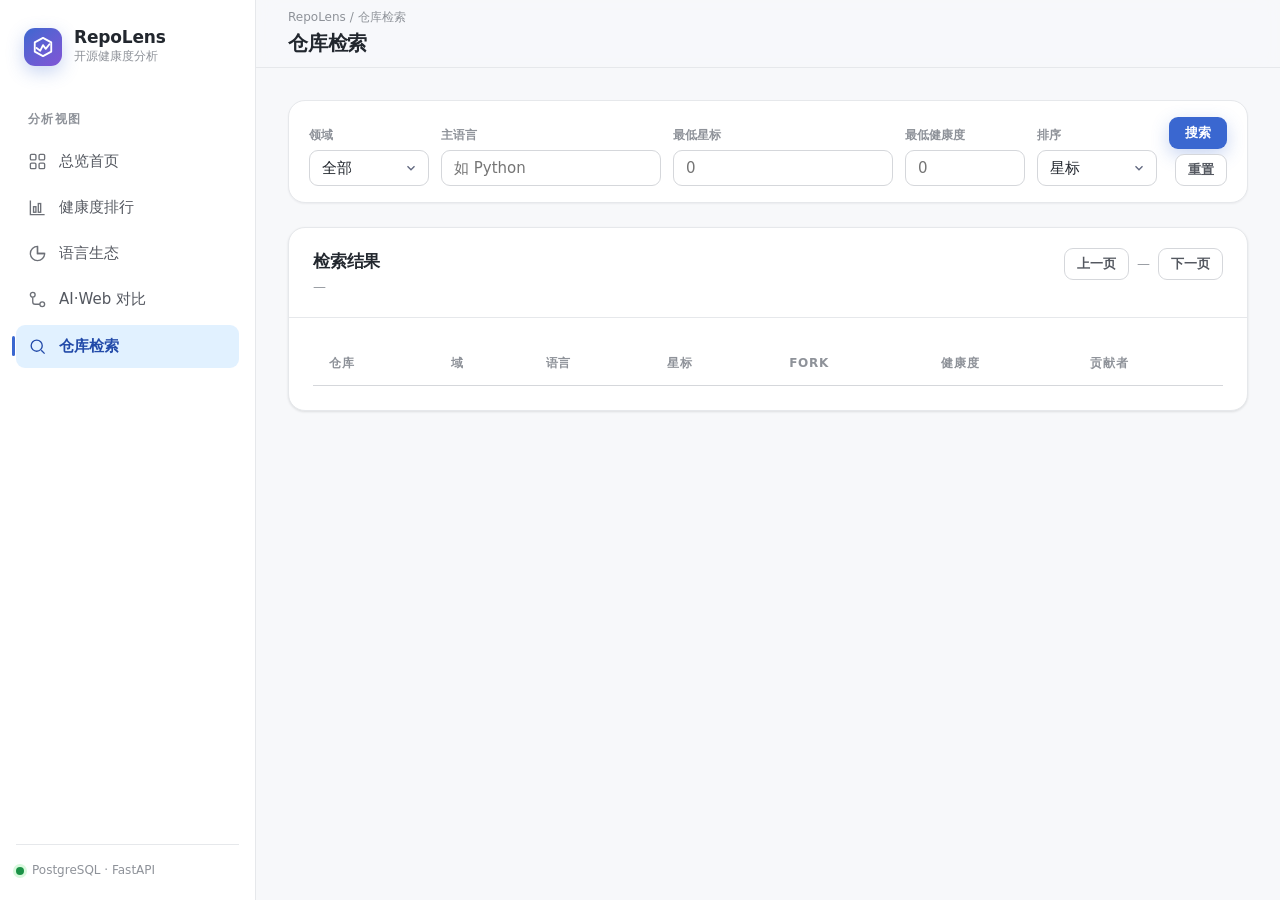
==== search.html @ fa1c3734 "static site snapshot for defense" ====
<!DOCTYPE html>
<html lang="zh-CN">
<head>
  <meta charset="UTF-8">
  <meta name="viewport" content="width=device-width, initial-scale=1.0">
  <title>仓库检索 · RepoLens</title>
  <link rel="stylesheet" href="./css/styles.css">
</head>
<body data-page="search">
  <div class="app">
    <aside class="sidebar">
      <div class="brand">
        <div class="brand__mark"><svg width="22" height="22" viewBox="0 0 24 24" fill="none" stroke="currentColor" stroke-width="2" stroke-linecap="round" stroke-linejoin="round"><path d="M12 2 21 7v10l-9 5-9-5V7z"/><path d="M5 13l4 3 3-6 3 4 4-5"/></svg></div>
        <div><div class="brand__name">RepoLens</div><div class="brand__sub">开源健康度分析</div></div>
      </div>
      <nav class="nav">
        <div class="nav__label">分析视图</div>
        <a class="nav__item" data-page="overview" href="index.html"><svg viewBox="0 0 24 24" fill="none" stroke="currentColor" stroke-width="1.7"><rect x="3" y="3" width="7" height="7" rx="1.5"/><rect x="14" y="3" width="7" height="7" rx="1.5"/><rect x="3" y="14" width="7" height="7" rx="1.5"/><rect x="14" y="14" width="7" height="7" rx="1.5"/></svg>总览首页</a>
        <a class="nav__item" data-page="ranking" href="ranking.html"><svg viewBox="0 0 24 24" fill="none" stroke="currentColor" stroke-width="1.7"><path d="M3 3v18h18"/><rect x="7" y="11" width="3" height="7"/><rect x="13" y="7" width="3" height="11"/></svg>健康度排行</a>
        <a class="nav__item" data-page="languages" href="languages.html"><svg viewBox="0 0 24 24" fill="none" stroke="currentColor" stroke-width="1.7"><path d="M12 3a9 9 0 1 0 9 9h-9z"/><path d="M12 3v9h9"/></svg>语言生态</a>
        <a class="nav__item" data-page="compare" href="compare.html"><svg viewBox="0 0 24 24" fill="none" stroke="currentColor" stroke-width="1.7"><circle cx="6" cy="6" r="3"/><circle cx="18" cy="18" r="3"/><path d="M6 9v6a3 3 0 0 0 3 3h6"/></svg>AI·Web 对比</a>
        <a class="nav__item is-active" data-page="search" href="search.html"><svg viewBox="0 0 24 24" fill="none" stroke="currentColor" stroke-width="1.7"><circle cx="11" cy="11" r="7"/><path d="m21 21-4.3-4.3"/></svg>仓库检索</a>
      </nav>
      <div class="sidebar__foot"><div class="sidebar__meta"><span class="dot"></span> PostgreSQL · FastAPI</div></div>
    </aside>
    <div class="scrim"></div>
    <div class="main">
      <header class="topbar">
        <button class="menu-btn" aria-label="菜单"><svg viewBox="0 0 24 24" width="20" height="20" fill="none" stroke="currentColor" stroke-width="2" stroke-linecap="round"><path d="M4 6h16M4 12h16M4 18h16"/></svg></button>
        <div class="topbar__title"><span class="topbar__crumb">RepoLens / 仓库检索</span><h1 class="topbar__h1">仓库检索</h1></div>
        <div class="topbar__spacer"></div>
        <div class="topbar__actions"></div>
      </header>
      <main class="content">
<div class="filters mb-6">
  <div class="field"><label>领域</label><select class="select" id="fDomain"><option value="">全部</option><option value="ai">AI</option><option value="web">Web</option></select></div>
  <div class="field"><label>主语言</label><input class="input" id="fLang" placeholder="如 Python" /></div>
  <div class="field"><label>最低星标</label><input class="input" id="fStarsMin" type="number" min="0" placeholder="0" /></div>
  <div class="field"><label>最低健康度</label><input class="input" id="fHealthMin" type="number" min="0" max="100" placeholder="0" /></div>
  <div class="field"><label>排序</label><select class="select" id="fSort"><option value="stargazer_count">星标</option><option value="health_score">健康度</option><option value="fork_count">Fork</option><option value="contributors_count">贡献者</option></select></div>
  <div class="field" style="align-self:end"><button class="btn btn--primary btn--sm" id="btnSearch">搜索</button><button class="btn btn--ghost btn--sm" id="btnReset" style="margin-left:6px">重置</button></div>
</div>
<section class="card"><div class="card__head"><div><div class="card__title">检索结果</div><div class="card__desc" id="resultDesc">—</div></div><div class="flex" style="gap:8px;align-items:center"><button class="btn btn--ghost btn--sm" id="btnPrev" disabled>上一页</button><span class="text-3" style="font-size:var(--fs-sm)" id="pageInfo">—</span><button class="btn btn--ghost btn--sm" id="btnNext" disabled>下一页</button></div></div><div class="card__body" style="overflow-x:auto"><table class="table" id="repoTable"><thead><tr><th>仓库</th><th>域</th><th>语言</th><th>星标</th><th>Fork</th><th>健康度</th><th>贡献者</th></tr></thead><tbody></tbody></table></div></section></main>
    </div>
  </div>
  <script src="./js/echarts.min.js"></script>
  <script>
    window.RL={palette:{brand:"#4f46e5",ai:"#8b5cf6",web:"#0ea5b7",text:"#383d52",text1:"#383d52",text2:"#646b82",text3:"#848aa0",border:"#e7e9f0",grid:"#e7e9f0",font:"'Plus Jakarta Sans',system-ui,sans-serif",mono:"'JetBrains Mono',ui-monospace,monospace",excellent:"#16a34a",good:"#65a30d",fair:"#d97706",poor:"#dc2626",langs:["#4f46e5","#0ea5b7","#f59e0b","#ec4899","#10b981","#6366f1","#ef4444","#14b8a6"]},fmt:function(n){return n==null?"\u2014":Number(n).toLocaleString("en-US");},healthLevel:function(s){return s>=80?"excellent":s>=60?"good":s>=40?"fair":"poor";}};
    (function(){const p=document.body.getAttribute("data-page");document.querySelectorAll(".nav__item").forEach(function(a){a.classList.toggle("is-active",a.getAttribute("data-page")===p);});})();
    (function(){const s=document.querySelector(".sidebar"),c=document.querySelector(".scrim"),b=document.querySelector(".menu-btn");if(!s||!b)return;b.addEventListener("click",function(){s.classList.toggle("is-open");c&&c.classList.toggle("is-open");});c&&c.addEventListener("click",function(){s.classList.remove("is-open");c.classList.remove("is-open");});})();
  </script>
  <script>
var LIST_DATA=null,curPage=1,pageSize=20;
fetch("./data/list.json").then(function(r){return r.json();}).then(function(d){LIST_DATA=d.items;loadResults();});
function getFiltered(){
  if(!LIST_DATA)return[];
  var domain=document.getElementById("fDomain").value;var lang=document.getElementById("fLang").value.trim().toLowerCase();
  var starsMin=parseInt(document.getElementById("fStarsMin").value)||0;var healthMin=parseFloat(document.getElementById("fHealthMin").value)||0;
  var sort=document.getElementById("fSort").value;
  var items=LIST_DATA.filter(function(r){
    if(domain&&r.domain!==domain)return false;
    if(lang&&(r.primary_language||"").toLowerCase().indexOf(lang)===-1)return false;
    if(r.stargazer_count<starsMin)return false;
    if((r.health_score||0)<healthMin)return false;
    return true;
  });
  items.sort(function(a,b){return(b[sort]||0)-(a[sort]||0);});
  return items;
}
function loadResults(){
  var filtered=getFiltered();var total=filtered.length;var totalPages=Math.max(1,Math.ceil(total/pageSize));
  if(curPage>totalPages)curPage=totalPages;
  var start=(curPage-1)*pageSize;var pageItems=filtered.slice(start,start+pageSize);
  document.getElementById("resultDesc").textContent="共 "+RL.fmt(total)+" 仓库";
  document.getElementById("pageInfo").textContent=curPage+" / "+totalPages;
  document.getElementById("btnPrev").disabled=curPage<=1;document.getElementById("btnNext").disabled=curPage>=totalPages;
  var tbody=document.querySelector("#repoTable tbody");tbody.innerHTML="";
  pageItems.forEach(function(r){
    var badge=r.domain==="ai"?'<span class="badge badge--domain-ai"><span class="swatch"></span>AI</span>':'<span class="badge badge--domain-web"><span class="swatch"></span>Web</span>';
    var lvl=r.health_level||RL.healthLevel(r.health_score);var hs=r.health_score!=null?'<span class="health-badge health-badge--'+lvl+'">'+r.health_score.toFixed(1)+'</span>':"\u2014";
    tbody.insertAdjacentHTML("beforeend","<tr><td>"+r.name_with_owner+"</td><td>"+badge+"</td><td><span class="text-3" style="font-size:var(--fs-xs)">"+(r.primary_language||"\u2014")+"</span></td><td>"+RL.fmt(r.stargazer_count)+"</td><td>"+RL.fmt(r.fork_count)+"</td><td>"+hs+"</td><td>"+RL.fmt(r.contributors_count)+"</td></tr>");
  });
}
document.getElementById("btnSearch").addEventListener("click",function(){curPage=1;loadResults();});
document.getElementById("btnReset").addEventListener("click",function(){document.getElementById("fDomain").value="";document.getElementById("fLang").value="";document.getElementById("fStarsMin").value="";document.getElementById("fHealthMin").value="";document.getElementById("fSort").value="stargazer_count";curPage=1;loadResults();});
document.getElementById("btnPrev").addEventListener("click",function(){if(curPage>1){curPage--;loadResults();}});
document.getElementById("btnNext").addEventListener("click",function(){curPage++;loadResults();});
</script>
</body>
</html>
---- css/styles.css ----
/* ============================================================================
   RepoLens · 开源项目健康度分析系统 — 浅色设计系统
   基于需求文档 / PRD / 接口文档 (v1.0)
   设计令牌 → 语义令牌 → 基础组件。可直接用于 Jinja2 模板 (static 原型)。
   ========================================================================== */

/* ---------- 1. 设计令牌 (Primitive & Semantic) ---------- */
:root {
  /* 冷调中性灰阶 (带极轻蓝味, 非纯灰纯黑) */
  --gray-25:  oklch(99% 0.002 262);
  --gray-50:  oklch(98% 0.003 262);
  --gray-100: oklch(96.5% 0.004 262);
  --gray-200: oklch(93% 0.005 262);
  --gray-300: oklch(88% 0.006 262);
  --gray-400: oklch(78% 0.009 262);
  --gray-500: oklch(66% 0.011 262);
  --gray-600: oklch(56% 0.013 262);
  --gray-700: oklch(46% 0.014 262);
  --gray-800: oklch(36% 0.015 262);
  --gray-900: oklch(27% 0.016 262);
  --gray-950: oklch(20% 0.018 262);

  /* 主品牌 — 沉稳靛蓝 (非霓虹紫蓝渐变) */
  --brand:        oklch(54% 0.17 264);
  --brand-600:    oklch(50% 0.17 264);
  --brand-700:    oklch(44% 0.16 264);
  --brand-soft:   oklch(95.5% 0.045 264);
  --brand-soft-2: oklch(92% 0.065 264);

  /* 领域双色编码 (产品核心: AI vs Web) */
  --ai:        oklch(56% 0.19 295);   /* violet */
  --ai-600:    oklch(50% 0.18 295);
  --ai-soft:   oklch(95.5% 0.05 295);
  --web:       oklch(60% 0.13 200);   /* teal */
  --web-600:   oklch(54% 0.13 200);
  --web-soft:  oklch(95.5% 0.045 200);

  /* 健康度四档语义 (绿→红梯度, 对比度达标) */
  --lv-excellent: oklch(58% 0.15 150);
  --lv-good:      oklch(66% 0.14 125);
  --lv-fair:      oklch(72% 0.14 75);
  --lv-poor:      oklch(58% 0.20 25);
  --lv-excellent-soft: oklch(95% 0.05 150);
  --lv-good-soft:      oklch(95.5% 0.06 125);
  --lv-fair-soft:      oklch(96% 0.07 75);
  --lv-poor-soft:      oklch(95% 0.05 25);

  /* 反馈色 */
  --success: oklch(58% 0.15 150);
  --warning: oklch(72% 0.14 75);
  --danger:  oklch(58% 0.20 25);
  --info:    var(--brand);

  /* 表面层 */
  --bg:           var(--gray-50);
  --surface:      #ffffff;
  --surface-2:    var(--gray-25);
  --surface-3:    var(--gray-100);
  --border:       var(--gray-200);
  --border-strong: var(--gray-300);

  /* 文本 */
  --text:      var(--gray-900);
  --text-2:    var(--gray-700);
  --text-3:    var(--gray-500);
  --text-on-brand: #ffffff;
  --text-on-ai: #ffffff;
  --text-on-web: #ffffff;

  /* 阴影 (冷调, 分层) */
  --shadow-xs: 0 1px 2px oklch(27% 0.016 262 / 0.06);
  --shadow-sm: 0 1px 2px oklch(27% 0.016 262 / 0.05), 0 1px 3px oklch(27% 0.016 262 / 0.07);
  --shadow-md: 0 4px 14px oklch(27% 0.016 262 / 0.09);
  --shadow-lg: 0 14px 34px oklch(27% 0.016 262 / 0.12);
  --shadow-brand: 0 6px 18px oklch(54% 0.17 264 / 0.28);

  /* 圆角 */
  --r-xs: 6px;
  --r-sm: 9px;
  --r-md: 13px;
  --r-lg: 17px;
  --r-xl: 22px;
  --r-full: 999px;

  /* 间距 (4px 基准) */
  --sp-1: 4px;  --sp-2: 8px;  --sp-3: 12px; --sp-4: 16px;
  --sp-5: 20px; --sp-6: 24px; --sp-8: 32px; --sp-10: 40px;
  --sp-12: 48px; --sp-16: 64px;

  /* 字体 */
  --font-sans: "Plus Jakarta Sans", -apple-system, BlinkMacSystemFont, "Segoe UI",
               "PingFang SC", "Microsoft YaHei", system-ui, sans-serif;
  --font-mono: "JetBrains Mono", ui-monospace, "SFMono-Regular", "Cascadia Code", monospace;

  /* 字号 (固定 rem, 数据界面可预测) */
  --fs-xs: 0.75rem;     /* 12 */
  --fs-sm: 0.8125rem;   /* 13 */
  --fs-base: 0.9375rem; /* 15 */
  --fs-md: 1.0625rem;   /* 17 */
  --fs-lg: 1.25rem;     /* 20 */
  --fs-xl: 1.5rem;      /* 24 */
  --fs-2xl: 2rem;       /* 32 */
  --fs-3xl: 2.5rem;     /* 40 */

  --fw-1: 300; --fw-2: 400; --fw-3: 500; --fw-4: 600; --fw-5: 700; --fw-6: 800;

  --lh-tight: 1.2;
  --lh-snug: 1.35;
  --lh-base: 1.55;

  --sidebar-w: 256px;
  --topbar-h: 68px;
  --ease-out: cubic-bezier(0.16, 1, 0.3, 1);
  --ease-quart: cubic-bezier(0.25, 1, 0.5, 1);
}

/* ---------- 2. 基础重置 ---------- */
*, *::before, *::after { box-sizing: border-box; }
html { -webkit-text-size-adjust: 100%; }
body {
  margin: 0;
  font-family: var(--font-sans);
  font-size: var(--fs-base);
  font-weight: var(--fw-2);
  line-height: var(--lh-base);
  color: var(--text);
  background: var(--bg);
  -webkit-font-smoothing: antialiased;
  text-rendering: optimizeLegibility;
  font-variant-numeric: tabular-nums;
}
a { color: inherit; text-decoration: none; }
button { font-family: inherit; cursor: pointer; }
img, svg { display: block; }
::selection { background: var(--brand-soft-2); color: var(--brand-700); }

/* 自定义滚动条 */
* { scrollbar-width: thin; scrollbar-color: var(--gray-300) transparent; }
*::-webkit-scrollbar { width: 10px; height: 10px; }
*::-webkit-scrollbar-thumb { background: var(--gray-300); border-radius: 99px; border: 2px solid var(--bg); }
*::-webkit-scrollbar-thumb:hover { background: var(--gray-400); }

/* 焦点可见性 (a11y) */
:focus-visible {
  outline: 2.5px solid var(--brand);
  outline-offset: 2px;
  border-radius: 4px;
}

/* ---------- 3. 应用骨架 ---------- */
.app {
  display: grid;
  grid-template-columns: var(--sidebar-w) 1fr;
  min-height: 100vh;
}

/* 侧边栏 */
.sidebar {
  position: sticky;
  top: 0;
  height: 100vh;
  background: var(--surface);
  border-right: 1px solid var(--border);
  display: flex;
  flex-direction: column;
  padding: var(--sp-5) var(--sp-4);
  z-index: 40;
}
.brand {
  display: flex;
  align-items: center;
  gap: var(--sp-3);
  padding: var(--sp-2) var(--sp-2) var(--sp-5);
}
.brand__mark {
  width: 38px; height: 38px;
  border-radius: 11px;
  background: linear-gradient(140deg, var(--brand) 0%, var(--ai) 100%);
  display: grid; place-items: center;
  color: #fff;
  box-shadow: var(--shadow-brand);
  flex-shrink: 0;
}
.brand__name { font-weight: var(--fw-6); font-size: var(--fs-md); letter-spacing: -0.01em; line-height: 1.1; }
.brand__sub  { font-size: var(--fs-xs); color: var(--text-3); font-weight: var(--fw-3); }

.nav { display: flex; flex-direction: column; gap: 3px; margin-top: var(--sp-2); }
.nav__label {
  font-size: var(--fs-xs);
  text-transform: uppercase;
  letter-spacing: 0.12em;
  color: var(--text-3);
  font-weight: var(--fw-5);
  padding: var(--sp-4) var(--sp-3) var(--sp-2);
}
.nav__item {
  display: flex; align-items: center; gap: var(--sp-3);
  padding: 10px var(--sp-3);
  border-radius: var(--r-sm);
  color: var(--text-2);
  font-weight: var(--fw-3);
  font-size: var(--fs-base);
  position: relative;
  transition: background var(--transition-fast, 150ms), color 150ms;
}
.nav__item svg { width: 19px; height: 19px; flex-shrink: 0; opacity: 0.85; }
.nav__item:hover { background: var(--surface-3); color: var(--text); }
.nav__item.is-active {
  background: var(--brand-soft);
  color: var(--brand-700);
  font-weight: var(--fw-4);
}
.nav__item.is-active::before {
  content: ""; position: absolute; left: -4px; top: 50%; transform: translateY(-50%);
  width: 3px; height: 20px; border-radius: 99px; background: var(--brand);
}
.nav__item.is-active svg { opacity: 1; }

.sidebar__foot {
  margin-top: auto;
  padding-top: var(--sp-4);
  border-top: 1px solid var(--border);
  display: flex; flex-direction: column; gap: var(--sp-3);
}
.sidebar__meta { font-size: var(--fs-xs); color: var(--text-3); display: flex; gap: var(--sp-2); align-items: center; }
.dot { width: 8px; height: 8px; border-radius: 50%; background: var(--success); box-shadow: 0 0 0 3px var(--lv-excellent-soft); }

/* 主区 */
.main { display: flex; flex-direction: column; min-width: 0; }

.topbar {
  position: sticky; top: 0; z-index: 30;
  height: var(--topbar-h);
  display: flex; align-items: center; gap: var(--sp-4);
  padding: 0 var(--sp-8);
  background: oklch(98% 0.003 262 / 0.82);
  backdrop-filter: saturate(1.4) blur(10px);
  border-bottom: 1px solid var(--border);
}
.topbar__title { display: flex; flex-direction: column; gap: 2px; min-width: 0; }
.topbar__crumb { font-size: var(--fs-xs); color: var(--text-3); font-weight: var(--fw-3); }
.topbar__h1 { font-size: var(--fs-lg); font-weight: var(--fw-5); letter-spacing: -0.01em; margin: 0; }
.topbar__spacer { flex: 1; }
.topbar__actions { display: flex; align-items: center; gap: var(--sp-3); }

.content { padding: var(--sp-8); max-width: 1320px; width: 100%; margin: 0 auto; }

/* 移动端菜单按钮 (默认隐藏) */
.menu-btn { display: none; }

/* ---------- 4. 通用组件 ---------- */

/* 分段控件 (领域筛选) */
.segment {
  display: inline-flex;
  background: var(--surface-3);
  border: 1px solid var(--border);
  border-radius: var(--r-full);
  padding: 3px;
  gap: 2px;
}
.segment__btn {
  border: none; background: transparent;
  padding: 6px 14px; border-radius: var(--r-full);
  font-size: var(--fs-sm); font-weight: var(--fw-4); color: var(--text-2);
  display: inline-flex; align-items: center; gap: 6px;
  transition: all 160ms var(--ease-out);
}
.segment__btn .swatch { width: 9px; height: 9px; border-radius: 50%; }
.segment__btn[data-d="ai"] .swatch { background: var(--ai); }
.segment__btn[data-d="web"] .swatch { background: var(--web); }
.segment__btn:hover { color: var(--text); }
.segment__btn.is-active { background: var(--surface); color: var(--text); box-shadow: var(--shadow-xs); }
.segment__btn.is-active[data-d="ai"] { color: var(--ai-600); }
.segment__btn.is-active[data-d="web"] { color: var(--web-600); }

/* 按钮 */
.btn {
  display: inline-flex; align-items: center; justify-content: center; gap: 8px;
  border: 1px solid transparent; border-radius: var(--r-sm);
  padding: 9px 16px; font-size: var(--fs-base); font-weight: var(--fw-4);
  transition: all 160ms var(--ease-out);
  white-space: nowrap;
}
.btn svg { width: 17px; height: 17px; }
.btn--primary { background: var(--brand); color: var(--text-on-brand); box-shadow: var(--shadow-brand); }
.btn--primary:hover { background: var(--brand-600); transform: translateY(-1px); }
.btn--ghost { background: var(--surface); color: var(--text-2); border-color: var(--border-strong); }
.btn--ghost:hover { background: var(--surface-3); color: var(--text); border-color: var(--gray-400); }
.btn--sm { padding: 6px 12px; font-size: var(--fs-sm); }

/* 卡片 */
.card {
  background: var(--surface);
  border: 1px solid var(--border);
  border-radius: var(--r-lg);
  box-shadow: var(--shadow-sm);
  overflow: hidden;
  transition: box-shadow 200ms var(--ease-out), border-color 200ms, transform 200ms var(--ease-out);
}
.card--hover:hover { box-shadow: var(--shadow-md); border-color: var(--border-strong); transform: translateY(-2px); }
.card__head {
  display: flex; align-items: flex-start; justify-content: space-between; gap: var(--sp-4);
  padding: var(--sp-5) var(--sp-6);
  border-bottom: 1px solid var(--border);
}
.card__title { font-size: var(--fs-md); font-weight: var(--fw-5); letter-spacing: -0.01em; display: flex; align-items: center; gap: 8px; }
.card__desc { font-size: var(--fs-sm); color: var(--text-3); margin-top: 3px; }
.card__body { padding: var(--sp-6); }
.card__body--flush { padding: 0; }

/* 编辑式小标题 (kicker) */
.kicker {
  font-size: var(--fs-xs); text-transform: uppercase; letter-spacing: 0.14em;
  color: var(--brand); font-weight: var(--fw-5);
}
.section-title { font-size: var(--fs-xl); font-weight: var(--fw-5); letter-spacing: -0.015em; margin: 2px 0 0; }
.section-head { margin-bottom: var(--sp-5); }

/* 统计卡 */
.stat-grid { display: grid; grid-template-columns: repeat(4, 1fr); gap: var(--sp-4); }
.stat {
  background: var(--surface); border: 1px solid var(--border); border-radius: var(--r-lg);
  padding: var(--sp-5); box-shadow: var(--shadow-xs);
  position: relative; overflow: hidden;
  transition: box-shadow 200ms var(--ease-out), transform 200ms var(--ease-out);
}
.stat:hover { box-shadow: var(--shadow-md); transform: translateY(-2px); }
.stat::after {
  content: ""; position: absolute; right: -20px; top: -20px; width: 90px; height: 90px;
  border-radius: 50%; background: var(--brand-soft); opacity: 0.5;
}
.stat__label { font-size: var(--fs-sm); color: var(--text-3); font-weight: var(--fw-4); display: flex; align-items: center; gap: 7px; }
.stat__icon { width: 30px; height: 30px; border-radius: 9px; background: var(--brand-soft); color: var(--brand-700); display: grid; place-items: center; }
.stat__icon svg { width: 17px; height: 17px; }
.stat__value { font-family: var(--font-mono); font-size: var(--fs-2xl); font-weight: var(--fw-5); letter-spacing: -0.02em; margin-top: var(--sp-3); line-height: 1; }
.stat__value small { font-size: var(--fs-md); color: var(--text-3); font-weight: var(--fw-3); }
.stat__delta { font-size: var(--fs-xs); font-weight: var(--fw-4); margin-top: var(--sp-2); display: inline-flex; align-items: center; gap: 4px; }
.stat__delta.up { color: var(--lv-excellent); }
.stat__delta.down { color: var(--danger); }
.stat__delta.flat { color: var(--text-3); }

/* 图表容器 */
.chart { width: 100%; }
.chart--sm { height: 240px; }
.chart--md { height: 300px; }
.chart--lg { height: 360px; }
.chart--xl { height: 420px; }

/* 徽章 / 标签 */
.badge {
  display: inline-flex; align-items: center; gap: 5px;
  font-size: var(--fs-xs); font-weight: var(--fw-5);
  padding: 3px 9px; border-radius: var(--r-full);
  border: 1px solid transparent; line-height: 1.4;
}
.badge--domain-ai { background: var(--ai-soft); color: var(--ai-600); }
.badge--domain-web { background: var(--web-soft); color: var(--web-600); }
.badge--soft { background: var(--surface-3); color: var(--text-2); }
.badge .swatch { width: 7px; height: 7px; border-radius: 50%; }
.badge--domain-ai .swatch { background: var(--ai); }
.badge--domain-web .swatch { background: var(--web); }

/* 健康度等级徽章 (四档语义色) */
.lvl { display: inline-flex; align-items: center; gap: 6px; font-weight: var(--fw-5); font-size: var(--fs-sm); }
.lvl::before { content: ""; width: 9px; height: 9px; border-radius: 50%; }
.lvl--excellent { color: var(--lv-excellent); } .lvl--excellent::before { background: var(--lv-excellent); }
.lvl--good { color: oklch(52% 0.12 125); } .lvl--good::before { background: var(--lv-good); }
.lvl--fair { color: oklch(58% 0.12 75); } .lvl--fair::before { background: var(--lv-fair); }
.lvl--poor { color: var(--danger); } .lvl--poor::before { background: var(--lv-poor); }

/* 健康度评分药丸 (主数字) */
.score-pill {
  display: inline-flex; align-items: baseline; gap: 2px;
  font-family: var(--font-mono); font-weight: var(--fw-5);
  padding: 2px 10px; border-radius: var(--r-full);
}
.score-pill--excellent { background: var(--lv-excellent-soft); color: var(--lv-excellent); }
.score-pill--good { background: var(--lv-good-soft); color: oklch(50% 0.12 125); }
.score-pill--fair { background: var(--lv-fair-soft); color: oklch(56% 0.12 75); }
.score-pill--poor { background: var(--lv-poor-soft); color: var(--danger); }
.score-pill b { font-size: var(--fs-md); }
.score-pill span { font-size: var(--fs-xs); opacity: 0.7; }

/* 语言色点 */
.lang-dot { width: 9px; height: 9px; border-radius: 2px; display: inline-block; flex-shrink: 0; }

/* 表格 */
.table-wrap { overflow-x: auto; }
.table { width: 100%; border-collapse: collapse; font-size: var(--fs-base); }
.table thead th {
  text-align: left; font-size: var(--fs-xs); text-transform: uppercase; letter-spacing: 0.06em;
  color: var(--text-3); font-weight: var(--fw-5);
  padding: 12px var(--sp-4); border-bottom: 1px solid var(--border-strong);
  white-space: nowrap; position: sticky; top: 0; background: var(--surface);
}
.table tbody td { padding: 13px var(--sp-4); border-bottom: 1px solid var(--border); vertical-align: middle; }
.table tbody tr { transition: background 130ms; }
.table tbody tr:hover { background: var(--surface-2); }
.table .num { font-family: var(--font-mono); text-align: right; font-weight: var(--fw-3); }
.table .repo-name { font-weight: var(--fw-4); color: var(--text); }
.table .repo-owner { font-family: var(--font-mono); font-size: var(--fs-sm); color: var(--text-3); }
.table a.repo-link { color: var(--brand-700); }
.table a.repo-link:hover { text-decoration: underline; }

/* 筛选栏 */
.filters {
  display: flex; flex-wrap: wrap; align-items: flex-end; gap: var(--sp-3);
  background: var(--surface); border: 1px solid var(--border); border-radius: var(--r-lg);
  padding: var(--sp-4) var(--sp-5); box-shadow: var(--shadow-xs);
}
.field { display: flex; flex-direction: column; gap: 5px; }
.field label { font-size: var(--fs-xs); color: var(--text-3); font-weight: var(--fw-4); }
.input, .select {
  font-family: var(--font-sans); font-size: var(--fs-base); color: var(--text);
  background: var(--surface); border: 1px solid var(--border-strong);
  border-radius: var(--r-sm); padding: 8px 12px; min-width: 120px;
  transition: border-color 150ms, box-shadow 150ms;
}
.input:focus, .select:focus {
  outline: none; border-color: var(--brand);
  box-shadow: 0 0 0 3px var(--brand-soft);
}
.select { appearance: none; background-image: url("data:image/svg+xml,%3Csvg xmlns='http://www.w3.org/2000/svg' width='14' height='14' viewBox='0 0 24 24' fill='none' stroke='%23646b82' stroke-width='2.4'%3E%3Cpath d='M6 9l6 6 6-6'/%3E%3C/svg%3E"); background-repeat: no-repeat; background-position: right 10px center; padding-right: 30px; }
.field--grow { flex: 1; min-width: 200px; }
.field--grow .input { width: 100%; }

/* 分页 */
.pager { display: flex; align-items: center; justify-content: space-between; gap: var(--sp-4); padding: var(--sp-4) var(--sp-2) 0; flex-wrap: wrap; }
.pager__info { font-size: var(--fs-sm); color: var(--text-3); }
.pager__btns { display: flex; gap: 4px; }
.pager__btn {
  min-width: 34px; height: 34px; padding: 0 8px; border-radius: var(--r-sm);
  border: 1px solid var(--border-strong); background: var(--surface); color: var(--text-2);
  font-size: var(--fs-sm); font-weight: var(--fw-4);
  display: inline-flex; align-items: center; justify-content: center; transition: all 150ms var(--ease-out);
}
.pager__btn:hover:not(:disabled) { background: var(--surface-3); color: var(--text); }
.pager__btn.is-active { background: var(--brand); color: #fff; border-color: var(--brand); }
.pager__btn:disabled { opacity: 0.45; cursor: not-allowed; }

/* Tabs (语言生态聚类等) */
.tabs { display: inline-flex; gap: 2px; border-bottom: 1px solid var(--border); }
.tab {
  border: none; background: transparent; padding: 10px 16px;
  font-size: var(--fs-base); font-weight: var(--fw-4); color: var(--text-3);
  border-bottom: 2px solid transparent; margin-bottom: -1px; transition: color 150ms;
}
.tab:hover { color: var(--text); }
.tab.is-active { color: var(--brand-700); border-bottom-color: var(--brand); font-weight: var(--fw-5); }

/* 排行列表 (横向条形) */
.rank-list { display: flex; flex-direction: column; gap: var(--sp-2); }
.rank-row { display: grid; grid-template-columns: 30px 1fr auto; align-items: center; gap: var(--sp-3); padding: 7px 0; }
.rank-row__no { font-family: var(--font-mono); font-weight: var(--fw-5); color: var(--text-3); text-align: center; }
.rank-row__no.top { color: var(--brand); }
.rank-row__main { min-width: 0; }
.rank-row__name { font-weight: var(--fw-4); display: flex; align-items: center; gap: 8px; }
.rank-row__bar { height: 8px; border-radius: 99px; background: var(--surface-3); margin-top: 7px; overflow: hidden; }
.rank-row__bar > i { display: block; height: 100%; border-radius: 99px; background: linear-gradient(90deg, var(--brand-600), var(--brand)); }
.rank-row__score { font-family: var(--font-mono); font-weight: var(--fw-5); }

/* 维度雷达图旁的数值表 */
.dim-table { width: 100%; border-collapse: collapse; }
.dim-table td { padding: 10px 0; border-bottom: 1px solid var(--border); }
.dim-table .dim-name { color: var(--text-2); font-size: var(--fs-sm); }
.dim-table .dim-weight { color: var(--text-3); font-size: var(--fs-xs); margin-left: 6px; }
.dim-table .dim-val { font-family: var(--font-mono); font-weight: var(--fw-5); text-align: right; width: 60px; }
.dim-bar { height: 7px; border-radius: 99px; background: var(--surface-3); margin-top: 6px; overflow: hidden; }
.dim-bar > i { display: block; height: 100%; background: var(--brand); border-radius: 99px; }

/* 元信息网格 (详情页) */
.meta-grid { display: grid; grid-template-columns: repeat(2, 1fr); gap: var(--sp-4); }
.meta-item { background: var(--surface-2); border: 1px solid var(--border); border-radius: var(--r-md); padding: var(--sp-4); }
.meta-item__k { font-size: var(--fs-xs); color: var(--text-3); font-weight: var(--fw-4); }
.meta-item__v { font-family: var(--font-mono); font-size: var(--fs-md); font-weight: var(--fw-4); margin-top: 4px; }

/* 空状态 */
.empty { text-align: center; padding: var(--sp-12) var(--sp-6); color: var(--text-3); }
.empty svg { width: 44px; height: 44px; margin: 0 auto var(--sp-3); opacity: 0.5; }
.empty__title { color: var(--text-2); font-weight: var(--fw-4); }

/* 布局工具 */
.grid { display: grid; gap: var(--sp-5); }
.grid--2 { grid-template-columns: repeat(2, 1fr); }
.grid--3 { grid-template-columns: repeat(3, 1fr); }
.grid--side { grid-template-columns: 1.6fr 1fr; }
.flex { display: flex; }
.between { justify-content: space-between; }
.items-center { align-items: center; }
.gap-2 { gap: var(--sp-2); } .gap-3 { gap: var(--sp-3); } .gap-4 { gap: var(--sp-4); }
.mt-2 { margin-top: var(--sp-2); } .mt-4 { margin-top: var(--sp-4); } .mt-6 { margin-top: var(--sp-6); }
.mb-4 { margin-bottom: var(--sp-4); } .mb-6 { margin-bottom: var(--sp-6); }
.text-3 { color: var(--text-3); } .text-2 { color: var(--text-2); }
.fw-5 { font-weight: var(--fw-5); }
.mono { font-family: var(--font-mono); }
.nowrap { white-space: nowrap; }

/* 响应式 */
@media (max-width: 1080px) {
  .stat-grid { grid-template-columns: repeat(2, 1fr); }
  .grid--side, .grid--3 { grid-template-columns: 1fr; }
}
@media (max-width: 860px) {
  :root { --sidebar-w: 0px; }
  .app { grid-template-columns: 1fr; }
  .sidebar {
    position: fixed; left: 0; top: 0; width: 264px;
    transform: translateX(-100%); transition: transform 240ms var(--ease-out);
    box-shadow: var(--shadow-lg);
  }
  .sidebar.is-open { transform: translateX(0); }
  .menu-btn { display: inline-flex; align-items: center; justify-content: center; width: 40px; height: 40px; border-radius: var(--r-sm); border: 1px solid var(--border-strong); background: var(--surface); color: var(--text-2); }
  .topbar { padding: 0 var(--sp-4); }
  .content { padding: var(--sp-5) var(--sp-4); }
  .grid--2 { grid-template-columns: 1fr; }
  .scrim { position: fixed; inset: 0; background: oklch(20% 0.018 262 / 0.4); z-index: 35; opacity: 0; pointer-events: none; transition: opacity 200ms; }
  .scrim.is-open { opacity: 1; pointer-events: auto; }
}
@media (min-width: 861px) { .scrim { display: none; } }

/* ============================================================================
   5. 页面组件层 (与 6 个 Jinja2 原型页面对齐)
   ========================================================================== */

/* 卡片内边距变体 + 卡片头出血 */
.card--pad { padding: 0; }
.card--pad > .card__head { margin: calc(-1 * var(--sp-6)) calc(-1 * var(--sp-6)) 0; padding: var(--sp-5) var(--sp-6); border-bottom: 1px solid var(--border); }
.card--pad > .card__sub { margin: calc(-1 * var(--sp-6)) calc(-1 * var(--sp-6)) 0; padding: var(--sp-5) var(--sp-6) 0; }
.card--pad > :not(.card__head):not(.card__sub) { padding-left: var(--sp-6); padding-right: var(--sp-6); }
.card--pad > :last-child:not(.card__head):not(.card__sub) { padding-bottom: var(--sp-6); }
.card--pad > .card__head + :not(.card__head) { padding-top: var(--sp-6); }

.card--table { padding: 0; }

.card__sub { font-size: var(--fs-sm); color: var(--text-3); margin-top: 3px; }

/* 编辑式区块标题 */
.section-h { font-size: var(--fs-xl); font-weight: var(--fw-5); letter-spacing: -0.015em; margin: 4px 0 0; }
.section-desc { font-size: var(--fs-base); color: var(--text-2); margin-top: var(--sp-3); max-width: 78ch; line-height: var(--lh-base); }
.section-desc .mono { font-size: var(--fs-sm); }

/* 图表容器补充高度 */
.chart--tall { height: 400px; }
.chart--mid  { height: 300px; }

/* 简版统计卡 (详情/检索顶部) */
.stat__val { display: block; font-family: var(--font-mono); font-size: var(--fs-xl); font-weight: var(--fw-5); letter-spacing: -0.02em; margin-top: var(--sp-2); line-height: 1; }

/* 四列网格 */
.grid--4 { grid-template-columns: repeat(4, 1fr); }

/* 徽章补充变体 */
.badge--ai { background: var(--ai-soft); color: var(--ai-600); }
.badge--web { background: var(--web-soft); color: var(--web-600); }
.badge--neutral { background: var(--surface-3); color: var(--text-2); }
.badge--excellent { background: var(--lv-excellent-soft); color: var(--lv-excellent); }

/* 领域标签 (tag) — 与徽章区分, 用于顶栏/行内 */
.tag { display: inline-flex; align-items: center; gap: 5px; font-size: var(--fs-xs); font-weight: var(--fw-5); padding: 3px 9px; border-radius: var(--r-full); border: 1px solid transparent; line-height: 1.4; }
.tag--ai { background: var(--ai-soft); color: var(--ai-600); }
.tag--web { background: var(--web-soft); color: var(--web-600); }

/* 色点 (通用 + 领域) */
.swatch { width: 9px; height: 9px; border-radius: 50%; display: inline-block; flex-shrink: 0; }
.swatch--ai { background: var(--ai); }
.swatch--web { background: var(--web); }
.lang-dot { background: var(--brand-600); }

/* 健康度评分药丸 (表格内) */
.health-badge { display: inline-flex; align-items: baseline; gap: 2px; font-family: var(--font-mono); font-weight: var(--fw-5); padding: 2px 10px; border-radius: var(--r-full); font-size: var(--fs-sm); }
.health-badge--excellent { background: var(--lv-excellent-soft); color: var(--lv-excellent); }
.health-badge--good { background: var(--lv-good-soft); color: oklch(50% 0.12 125); }
.health-badge--fair { background: var(--lv-fair-soft); color: oklch(56% 0.12 75); }
.health-badge--poor { background: var(--lv-poor-soft); color: var(--danger); }

/* 表格 (.tbl 命名) */
.tbl { width: 100%; border-collapse: collapse; font-size: var(--fs-base); }
.tbl thead th { text-align: left; font-size: var(--fs-xs); text-transform: uppercase; letter-spacing: 0.06em; color: var(--text-3); font-weight: var(--fw-5); padding: 12px var(--sp-4); border-bottom: 1px solid var(--border-strong); white-space: nowrap; background: var(--surface); }
.tbl tbody td { padding: 13px var(--sp-4); border-bottom: 1px solid var(--border); vertical-align: middle; }
.tbl tbody tr { transition: background 130ms; }
.tbl tbody tr:hover { background: var(--surface-2); }
.tbl .num { font-family: var(--font-mono); text-align: right; font-weight: var(--fw-3); }
.tbl .repo-link { color: var(--brand-700); font-weight: var(--fw-4); }
.tbl .repo-link:hover { text-decoration: underline; }
.tbl .repo-sub { font-size: var(--fs-xs); color: var(--text-3); margin-top: 2px; }

.muted { color: var(--text-3); }

/* 结果计数 + 表格底部分页 */
.result-count { font-size: var(--fs-sm); color: var(--text-2); }
.result-count b { color: var(--text); }
.table-foot { display: flex; align-items: center; justify-content: space-between; gap: var(--sp-4); padding: var(--sp-4) var(--sp-6); border-top: 1px solid var(--border); flex-wrap: wrap; }
.pager { display: inline-flex; align-items: center; gap: 6px; }
.pager__num { min-width: 34px; height: 34px; padding: 0 8px; border-radius: var(--r-sm); border: 1px solid var(--border-strong); background: var(--surface); color: var(--text-2); font-size: var(--fs-sm); font-weight: var(--fw-4); display: inline-flex; align-items: center; justify-content: center; transition: all 150ms var(--ease-out); cursor: pointer; }
.pager__num:hover { background: var(--surface-3); color: var(--text); }
.pager__num.is-active { background: var(--brand); color: #fff; border-color: var(--brand); }
.pager__ellipsis { color: var(--text-3); padding: 0 2px; }

/* 检索筛选栏 */
.filter-grid { display: grid; grid-template-columns: repeat(auto-fit, minmax(150px, 1fr)); gap: var(--sp-4); }
.field__label { font-size: var(--fs-xs); color: var(--text-3); font-weight: var(--fw-4); }
.filter-toggles { display: flex; align-items: center; gap: var(--sp-5); margin-top: var(--sp-5); flex-wrap: wrap; }

/* 开关 */
.switch { display: inline-flex; align-items: center; gap: 8px; cursor: pointer; font-size: var(--fs-sm); color: var(--text-2); user-select: none; }
.switch input { position: absolute; opacity: 0; width: 0; height: 0; }
.switch__track { width: 38px; height: 22px; border-radius: 99px; background: var(--gray-300); position: relative; transition: background 180ms var(--ease-out); flex-shrink: 0; }
.switch__track::after { content: ""; position: absolute; top: 2px; left: 2px; width: 18px; height: 18px; border-radius: 50%; background: #fff; box-shadow: var(--shadow-xs); transition: transform 180ms var(--ease-out); }
.switch input:checked + .switch__track { background: var(--brand); }
.switch input:checked + .switch__track::after { transform: translateX(16px); }
.switch input:focus-visible + .switch__track { outline: 2.5px solid var(--brand); outline-offset: 2px; }
.switch__txt { font-weight: var(--fw-3); }

/* 双域总览卡 */
.domain-card { background: var(--surface); border: 1px solid var(--border); border-radius: var(--r-lg); box-shadow: var(--shadow-sm); padding: var(--sp-6); position: relative; overflow: hidden; }
.domain-card--ai { border-color: var(--ai-soft); }
.domain-card--web { border-color: var(--web-soft); }
.domain-card--ai::before, .domain-card--web::before { content: ""; position: absolute; left: 0; top: 0; bottom: 0; width: 4px; }
.domain-card--ai::before { background: var(--ai); }
.domain-card--web::before { background: var(--web); }
.domain-card__head { display: flex; align-items: center; gap: var(--sp-3); margin-bottom: var(--sp-5); }
.domain-card__name { font-weight: var(--fw-5); font-size: var(--fs-md); }
.domain-card__metric { display: flex; align-items: baseline; gap: 10px; }
.domain-card__num { font-family: var(--font-mono); font-size: var(--fs-3xl); font-weight: var(--fw-5); letter-spacing: -0.02em; line-height: 1; }
.domain-card--ai .domain-card__num { color: var(--ai-600); }
.domain-card--web .domain-card__num { color: var(--web-600); }
.domain-card__unit { font-size: var(--fs-sm); color: var(--text-3); }
.domain-card__row { display: grid; grid-template-columns: repeat(3, 1fr); gap: var(--sp-4); margin-top: var(--sp-5); padding-top: var(--sp-5); border-top: 1px solid var(--border); }
.domain-card__row > div { display: flex; flex-direction: column; gap: 3px; }
.domain-card__row .mini { font-size: var(--fs-xs); color: var(--text-3); }
.domain-card__row b { font-size: var(--fs-base); font-weight: var(--fw-4); }

.mini { font-size: var(--fs-xs); color: var(--text-3); }

/* 统计列表 (对比页健康度分布) */
.stat-list { display: flex; flex-direction: column; }
.stat-list__row { display: flex; justify-content: space-between; align-items: center; padding: 11px 0; border-bottom: 1px solid var(--border); font-size: var(--fs-base); }
.stat-list__row:last-child { border-bottom: none; }
.stat-list__row span { color: var(--text-3); }
.stat-list__row b { font-weight: var(--fw-4); }

/* 主题标签 + 贡献者 + 提交 */
.chips { display: flex; flex-wrap: wrap; gap: var(--sp-2); }
.chip { font-family: var(--font-mono); font-size: var(--fs-sm); padding: 5px 11px; border-radius: var(--r-full); background: var(--surface-3); color: var(--text-2); border: 1px solid var(--border); }
.contrib { list-style: none; margin: 0; padding: 0; display: flex; flex-direction: column; }
.contrib li { display: grid; grid-template-columns: 24px 1fr auto; align-items: center; gap: var(--sp-3); padding: 9px 0; border-bottom: 1px solid var(--border); }
.contrib li:last-child { border-bottom: none; }
.contrib__rank { width: 24px; height: 24px; border-radius: 50%; background: var(--brand-soft); color: var(--brand-700); font-size: var(--fs-xs); font-weight: var(--fw-5); display: grid; place-items: center; }
.contrib__login { font-size: var(--fs-sm); }
.contrib__num { font-size: var(--fs-sm); color: var(--text-2); }
.commits { list-style: none; margin: 0; padding: 0; display: flex; flex-direction: column; gap: var(--sp-3); }
.commits li { display: grid; grid-template-columns: auto auto 1fr auto; align-items: center; gap: var(--sp-3); font-size: var(--fs-sm); }
.commits__sha { color: var(--brand-700); font-weight: var(--fw-5); }
.commits__author { color: var(--text-2); }
.commits__delta { color: var(--lv-excellent); font-weight: var(--fw-4); }
.commits__delta .del { color: var(--danger); font-style: normal; }
.commits__date { color: var(--text-3); }

/* 仪表盘 + 图例 */
.gauge-wrap { display: grid; grid-template-columns: 1fr 1fr; gap: var(--sp-4); align-items: center; }
.gauge-legend { display: flex; flex-direction: column; gap: var(--sp-3); }
.gauge-legend > div { display: flex; flex-direction: column; gap: 2px; }
.gauge-legend .mini { font-size: var(--fs-xs); color: var(--text-3); }
.gauge-legend b { font-size: var(--fs-base); font-weight: var(--fw-4); }

/* 维度拆解条 (详情页, 覆盖通用 dim-bar) */
.dim-bars { display: flex; flex-direction: column; gap: var(--sp-4); }
.dim-bar { /* 单个维度容器 */ }
.dim-bar__top { display: flex; justify-content: space-between; align-items: baseline; font-size: var(--fs-sm); font-weight: var(--fw-4); margin-bottom: 6px; }
.dim-bar__top .mono { color: var(--text); }
.dim-bar__w { color: var(--text-3); font-size: var(--fs-xs); font-style: normal; font-weight: var(--fw-3); margin-left: 4px; }
.dim-bar__track { height: 9px; border-radius: 99px; background: var(--surface-3); overflow: hidden; }
.dim-bar__fill { display: block; height: 100%; border-radius: 99px; background: linear-gradient(90deg, var(--brand-600), var(--brand)); }

/* 提示条 */
.callout { display: flex; gap: var(--sp-3); align-items: flex-start; padding: var(--sp-4) var(--sp-5); border-radius: var(--r-md); font-size: var(--fs-sm); line-height: var(--lh-base); border: 1px solid; }
.callout svg { flex-shrink: 0; margin-top: 1px; }
.callout--info { background: var(--brand-soft); border-color: var(--brand-soft-2); color: var(--brand-700); }
.callout--info b { color: var(--brand-700); }

/* 响应式补充 */
@media (max-width: 1080px) {
  .grid--4 { grid-template-columns: repeat(2, 1fr); }
  .gauge-wrap { grid-template-columns: 1fr; }
}
@media (max-width: 640px) {
  .grid--4 { grid-template-columns: 1fr; }
  .domain-card__row { grid-template-columns: 1fr; gap: var(--sp-2); }
  .filter-grid { grid-template-columns: 1fr 1fr; }
}
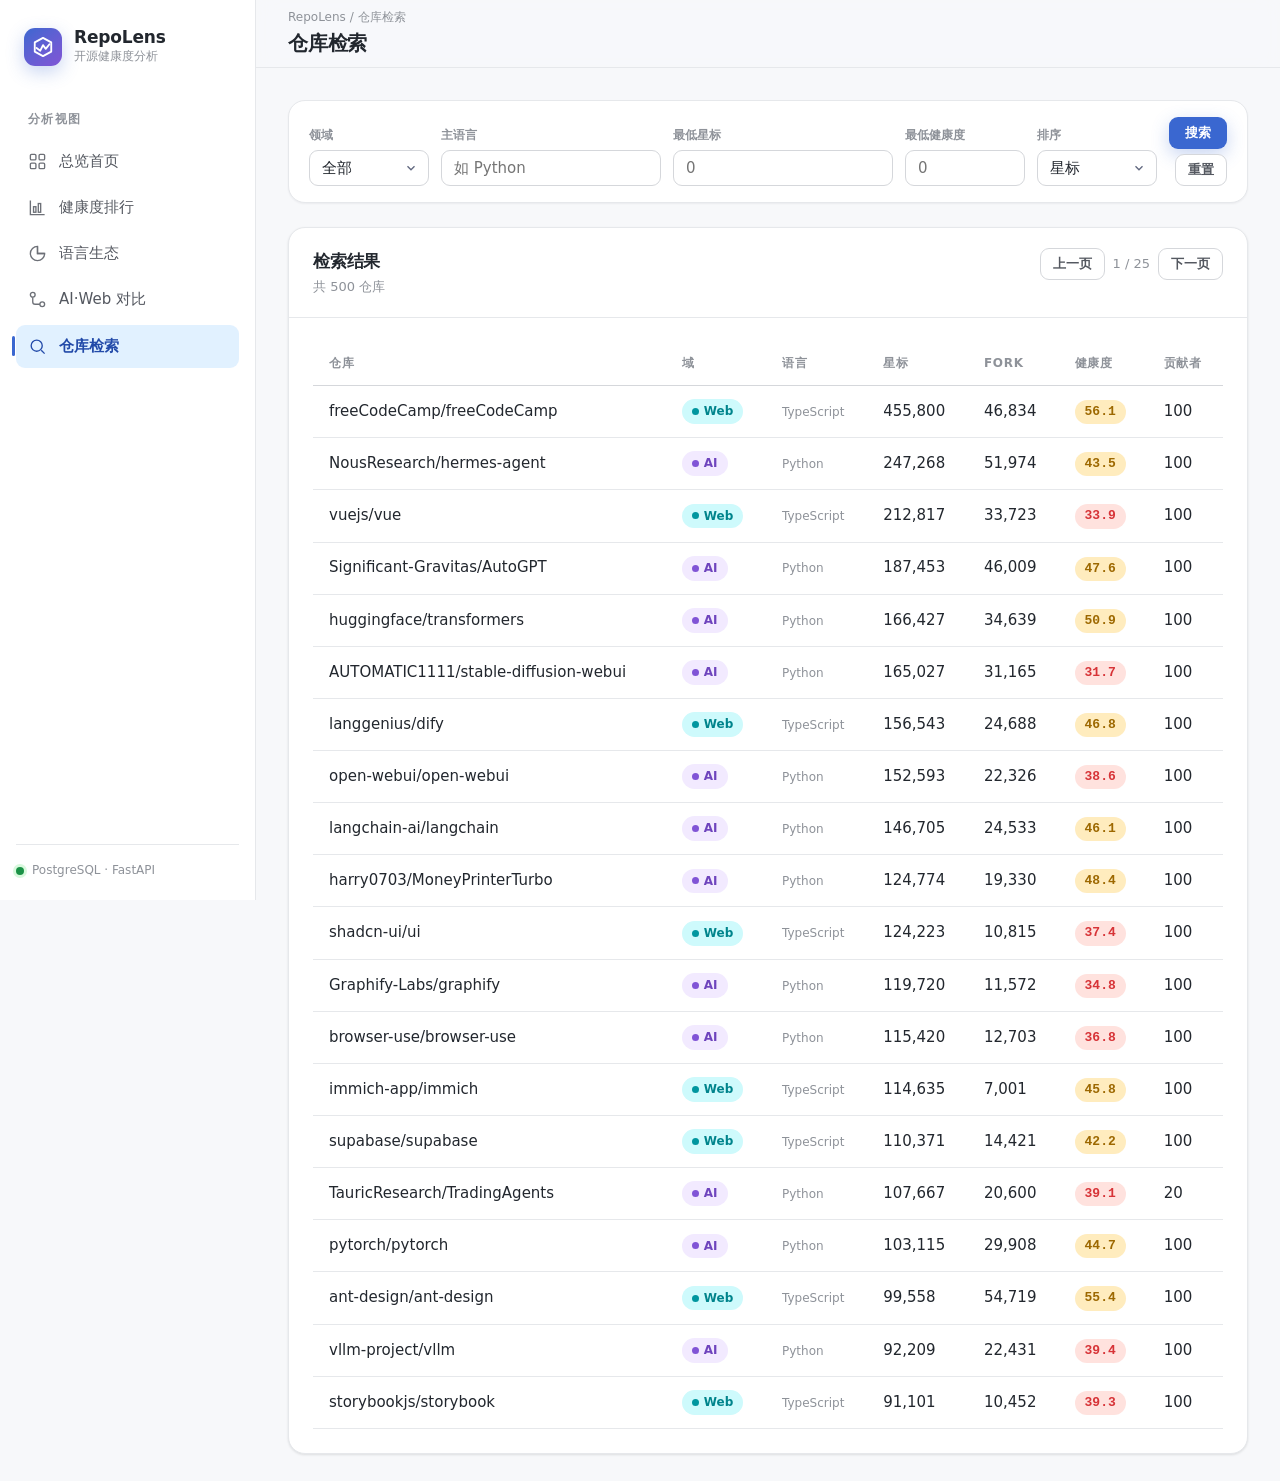
==== commit 5e925188: "fix: search.html JS quote escaping bug" ====
--- a/search.html
+++ b/search.html
@@ -78,7 +78,7 @@
   pageItems.forEach(function(r){
     var badge=r.domain==="ai"?'<span class="badge badge--domain-ai"><span class="swatch"></span>AI</span>':'<span class="badge badge--domain-web"><span class="swatch"></span>Web</span>';
     var lvl=r.health_level||RL.healthLevel(r.health_score);var hs=r.health_score!=null?'<span class="health-badge health-badge--'+lvl+'">'+r.health_score.toFixed(1)+'</span>':"\u2014";
-    tbody.insertAdjacentHTML("beforeend","<tr><td>"+r.name_with_owner+"</td><td>"+badge+"</td><td><span class="text-3" style="font-size:var(--fs-xs)">"+(r.primary_language||"\u2014")+"</span></td><td>"+RL.fmt(r.stargazer_count)+"</td><td>"+RL.fmt(r.fork_count)+"</td><td>"+hs+"</td><td>"+RL.fmt(r.contributors_count)+"</td></tr>");
+    tbody.insertAdjacentHTML("beforeend","<tr><td>"+r.name_with_owner+"</td><td>"+badge+"</td><td><span class='text-3' style='font-size:var(--fs-xs)'>"+(r.primary_language||"\u2014")+"</span></td><td>"+RL.fmt(r.stargazer_count)+"</td><td>"+RL.fmt(r.fork_count)+"</td><td>"+hs+"</td><td>"+RL.fmt(r.contributors_count)+"</td></tr>");
   });
 }
 document.getElementById("btnSearch").addEventListener("click",function(){curPage=1;loadResults();});
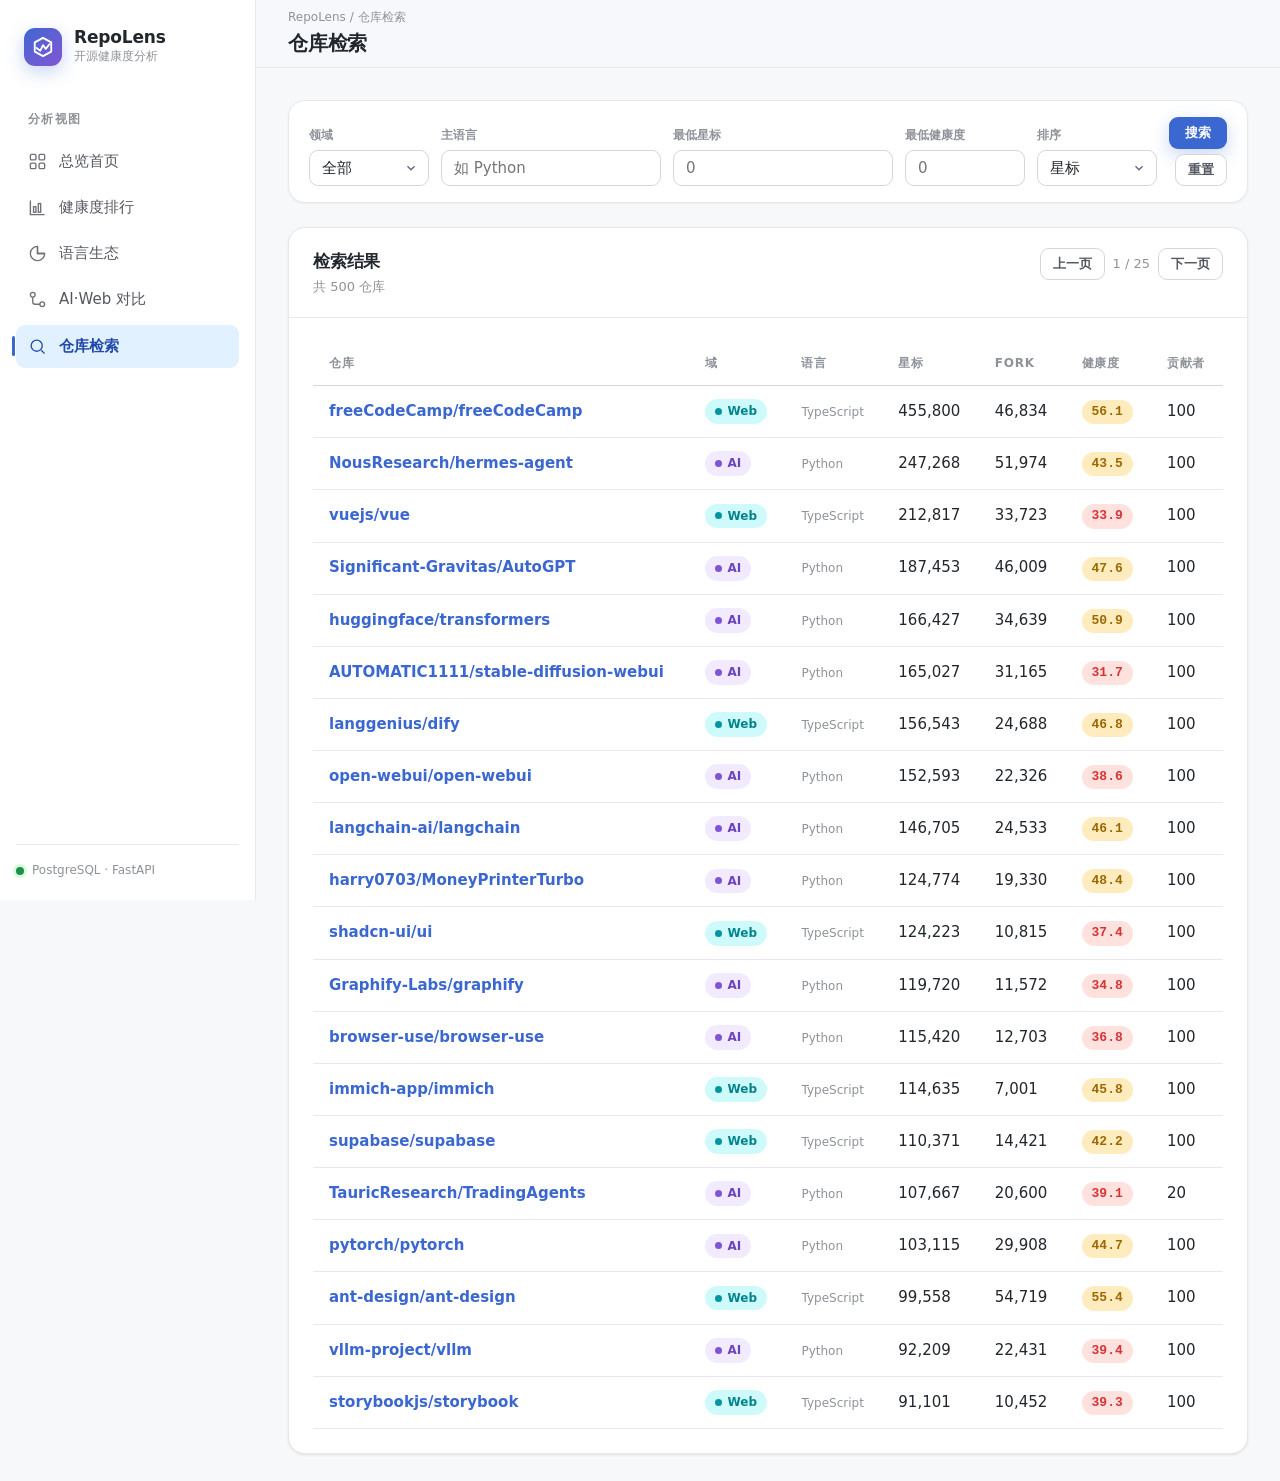
==== commit d929b29a: "feat: add detail page, fix search links, fix ranking radar chart bug" ====
--- a/search.html
+++ b/search.html
@@ -78,7 +78,7 @@
   pageItems.forEach(function(r){
     var badge=r.domain==="ai"?'<span class="badge badge--domain-ai"><span class="swatch"></span>AI</span>':'<span class="badge badge--domain-web"><span class="swatch"></span>Web</span>';
     var lvl=r.health_level||RL.healthLevel(r.health_score);var hs=r.health_score!=null?'<span class="health-badge health-badge--'+lvl+'">'+r.health_score.toFixed(1)+'</span>':"\u2014";
-    tbody.insertAdjacentHTML("beforeend","<tr><td>"+r.name_with_owner+"</td><td>"+badge+"</td><td><span class='text-3' style='font-size:var(--fs-xs)'>"+(r.primary_language||"\u2014")+"</span></td><td>"+RL.fmt(r.stargazer_count)+"</td><td>"+RL.fmt(r.fork_count)+"</td><td>"+hs+"</td><td>"+RL.fmt(r.contributors_count)+"</td></tr>");
+    tbody.insertAdjacentHTML("beforeend","<tr><td><a href='detail.html?repo="+encodeURIComponent(r.name_with_owner)+"' style='color:var(--brand,#4f46e5);text-decoration:none;font-weight:600'>"+r.name_with_owner+"</a></td><td>"+badge+"</td><td><span class='text-3' style='font-size:var(--fs-xs)'>"+(r.primary_language||"\u2014")+"</span></td><td>"+RL.fmt(r.stargazer_count)+"</td><td>"+RL.fmt(r.fork_count)+"</td><td>"+hs+"</td><td>"+RL.fmt(r.contributors_count)+"</td></tr>");
   });
 }
 document.getElementById("btnSearch").addEventListener("click",function(){curPage=1;loadResults();});
